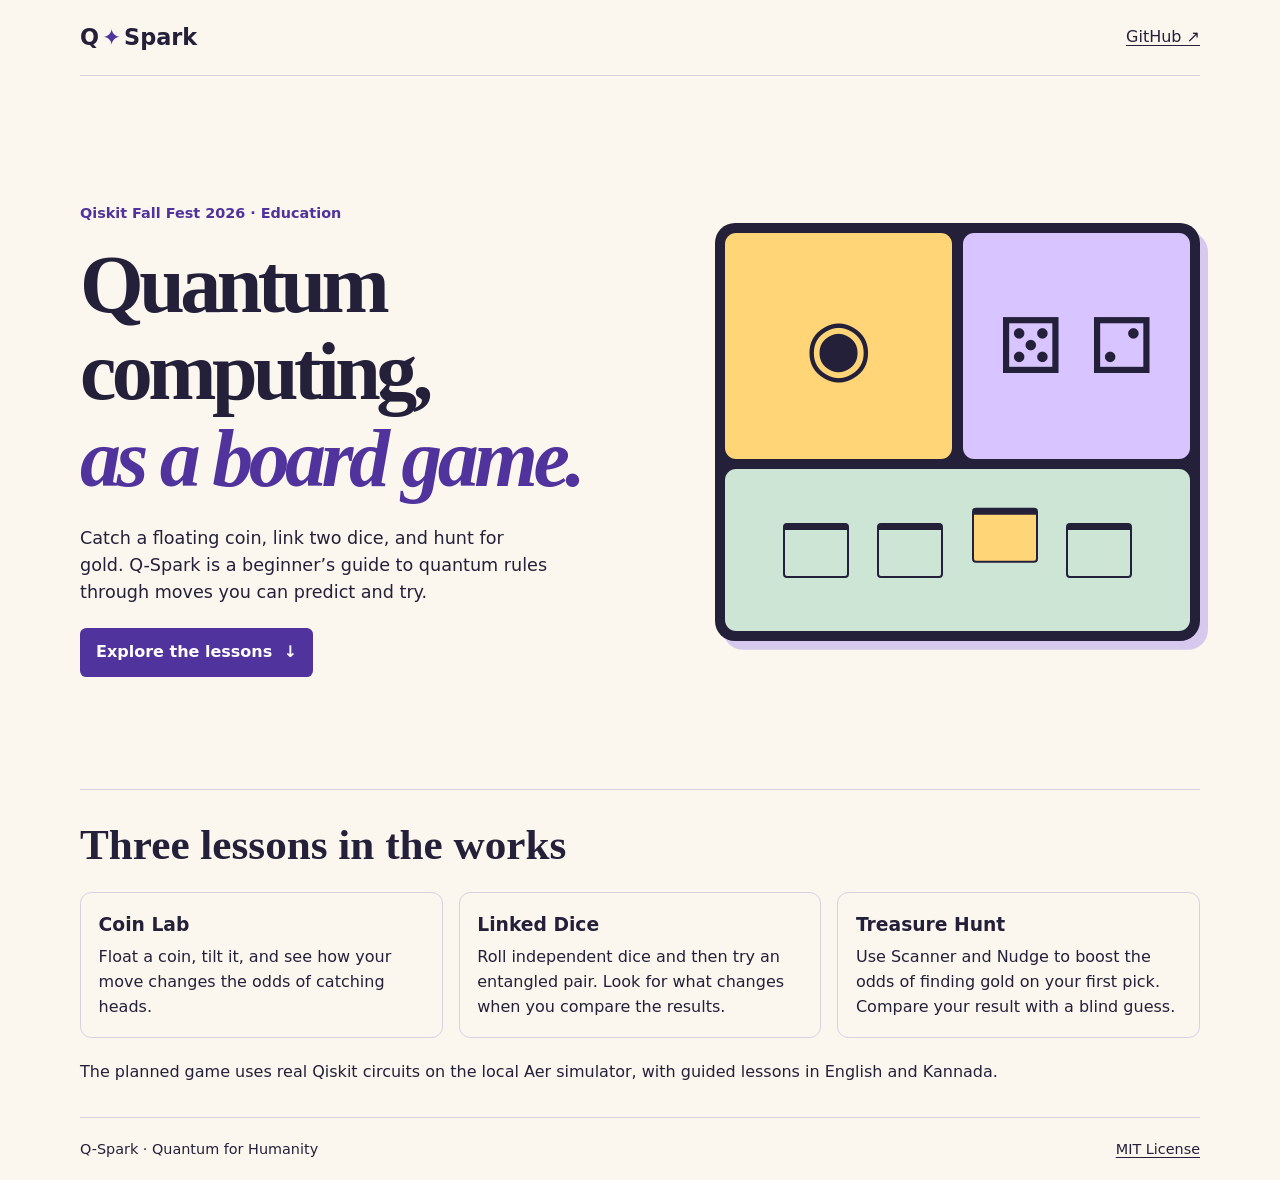
==== docs/index.html @ 1e8753f6 "Prepare landing page for GitHub Pages" ====
<!doctype html>
<html lang="en">
<head>
  <meta charset="utf-8">
  <meta name="viewport" content="width=device-width, initial-scale=1">
  <meta name="description" content="Q-Spark introduces quantum computing through coins, linked dice and a four-box treasure hunt.">
  <title>Q-Spark · Quantum computing as a board game</title>
  <link rel="stylesheet" href="styles.css">
</head>
<body>
  <header class="wrap site-header">
    <a class="wordmark" href="./index.html">Q<span>✦</span>Spark</a>
    <a href="https://github.com/bommanip/q-spark-qff2026">GitHub ↗</a>
  </header>

  <main class="wrap">
    <section class="hero">
      <div>
        <p class="eyebrow">Qiskit Fall Fest 2026 · Education</p>
        <h1>Quantum computing, <em>as a board game.</em></h1>
        <p class="intro">Catch a floating coin, link two dice, and hunt for gold. Q-Spark is a beginner’s guide to quantum rules through moves you can predict and try.</p>
        <a class="button" href="#lessons">Explore the lessons <span aria-hidden="true">↓</span></a>
      </div>

      <div class="board" aria-hidden="true">
        <div class="tile coin">◉</div>
        <div class="tile dice">⚄ ⚁</div>
        <div class="tile treasure"><span></span><span></span><span></span><span></span></div>
      </div>
    </section>

    <section class="lessons" id="lessons" aria-labelledby="lessons-title">
      <h2 id="lessons-title">Three lessons in the works</h2>
      <ul class="lesson-list">
        <li>
          <h3>Coin Lab</h3>
          <p>Float a coin, tilt it, and see how your move changes the odds of catching heads.</p>
        </li>
        <li>
          <h3>Linked Dice</h3>
          <p>Roll independent dice and then try an entangled pair. Look for what changes when you compare the results.</p>
        </li>
        <li>
          <h3>Treasure Hunt</h3>
          <p>Use Scanner and Nudge to boost the odds of finding gold on your first pick. Compare your result with a blind guess.</p>
        </li>
      </ul>
      <p class="project-note">The planned game uses real Qiskit circuits on the local Aer simulator, with guided lessons in English and Kannada.</p>
    </section>
  </main>

  <footer class="wrap site-footer">
    <span>Q-Spark · Quantum for Humanity</span>
    <a href="https://github.com/bommanip/q-spark-qff2026/blob/main/LICENSE">MIT License</a>
  </footer>
</body>
</html>
---- docs/styles.css ----
:root {
  color-scheme: light;
  --ink: #24203a;
  --paper: #fbf7ee;
  --purple: #50339d;
  --line: #d9d0e0;
  font-family: system-ui, sans-serif;
  color: var(--ink);
  background: var(--paper);
}

* { box-sizing: border-box; }
body { margin: 0; line-height: 1.55; }
a { color: inherit; text-underline-offset: .2em; }
.wrap { width: min(70rem, calc(100% - 3rem)); margin-inline: auto; }

.site-header, .site-footer {
  display: flex;
  flex-wrap: wrap;
  justify-content: space-between;
  align-items: center;
  gap: .5rem 1.5rem;
  padding-block: 1.25rem;
}

.site-header { border-bottom: 1px solid var(--line); }
.wordmark { font-weight: 800; font-size: 1.4rem; text-decoration: none; }
.wordmark span { margin-inline: .14em; color: var(--purple); }

.hero {
  display: grid;
  grid-template-columns: 1.15fr 1fr;
  align-items: center;
  gap: clamp(2rem, 6vw, 6rem);
  padding-block: clamp(3rem, 9vw, 7rem);
}

.eyebrow { color: var(--purple); font-size: .9rem; font-weight: 750; }
h1, h2 { font-family: Georgia, serif; line-height: 1.06; }
h1 { margin: .22em 0; font-size: clamp(2.8rem, 6.4vw, 5.6rem); letter-spacing: -.055em; }
h1 em { display: block; color: var(--purple); font-weight: inherit; }
.intro { max-width: 42ch; margin: 1.35rem 0; font-size: 1.1rem; }

.button {
  display: inline-flex;
  gap: .7rem;
  align-items: center;
  padding: .75rem 1rem;
  border-radius: .4rem;
  background: var(--purple);
  color: white;
  text-decoration: none;
  font-weight: 650;
}

.button:hover { background: #392175; }
:focus-visible { outline: 3px solid #835ad5; outline-offset: 4px; }

.board {
  display: grid;
  grid-template-columns: 1fr 1fr;
  gap: .65rem;
  aspect-ratio: 1.16;
  padding: .65rem;
  background: var(--ink);
  border-radius: 1.25rem;
  box-shadow: .5rem .55rem 0 #d6c9ed;
}

.tile {
  display: grid;
  place-items: center;
  border-radius: .7rem;
  font-size: clamp(2rem, 6vw, 5rem);
}

.coin { background: #ffd578; }
.dice { background: #d8c5ff; white-space: nowrap; }

.treasure {
  grid-column: span 2;
  grid-template-columns: repeat(4, 1fr);
  gap: .4rem;
  padding-inline: 10%;
  background: #cce5d5;
}

.treasure span {
  width: 75%;
  aspect-ratio: 1.2;
  border: 2px solid var(--ink);
  border-top-width: .45rem;
  border-radius: .25rem;
}

.treasure span:nth-child(3) { background: #ffd578; transform: translateY(-.2em); }

.lessons { border-top: 1px solid var(--line); padding-block: 2rem; }
h2 { margin: 0 0 1.5rem; font-size: clamp(1.8rem, 4vw, 2.7rem); }

.lesson-list {
  display: grid;
  grid-template-columns: repeat(3, 1fr);
  gap: 1rem;
  margin: 0;
  padding: 0;
  list-style: none;
}

.lesson-list li { padding: 1.1rem; border: 1px solid var(--line); border-radius: .7rem; }
.lesson-list h3 { margin: 0; }
.lesson-list p { margin: .4rem 0 0; }
.project-note { margin: 1.35rem 0 0; }
.site-footer { border-top: 1px solid var(--line); font-size: .9rem; }

@media (max-width: 44rem) {
  .hero, .lesson-list { grid-template-columns: 1fr; }
  .board { width: min(100%, 27rem); }
}
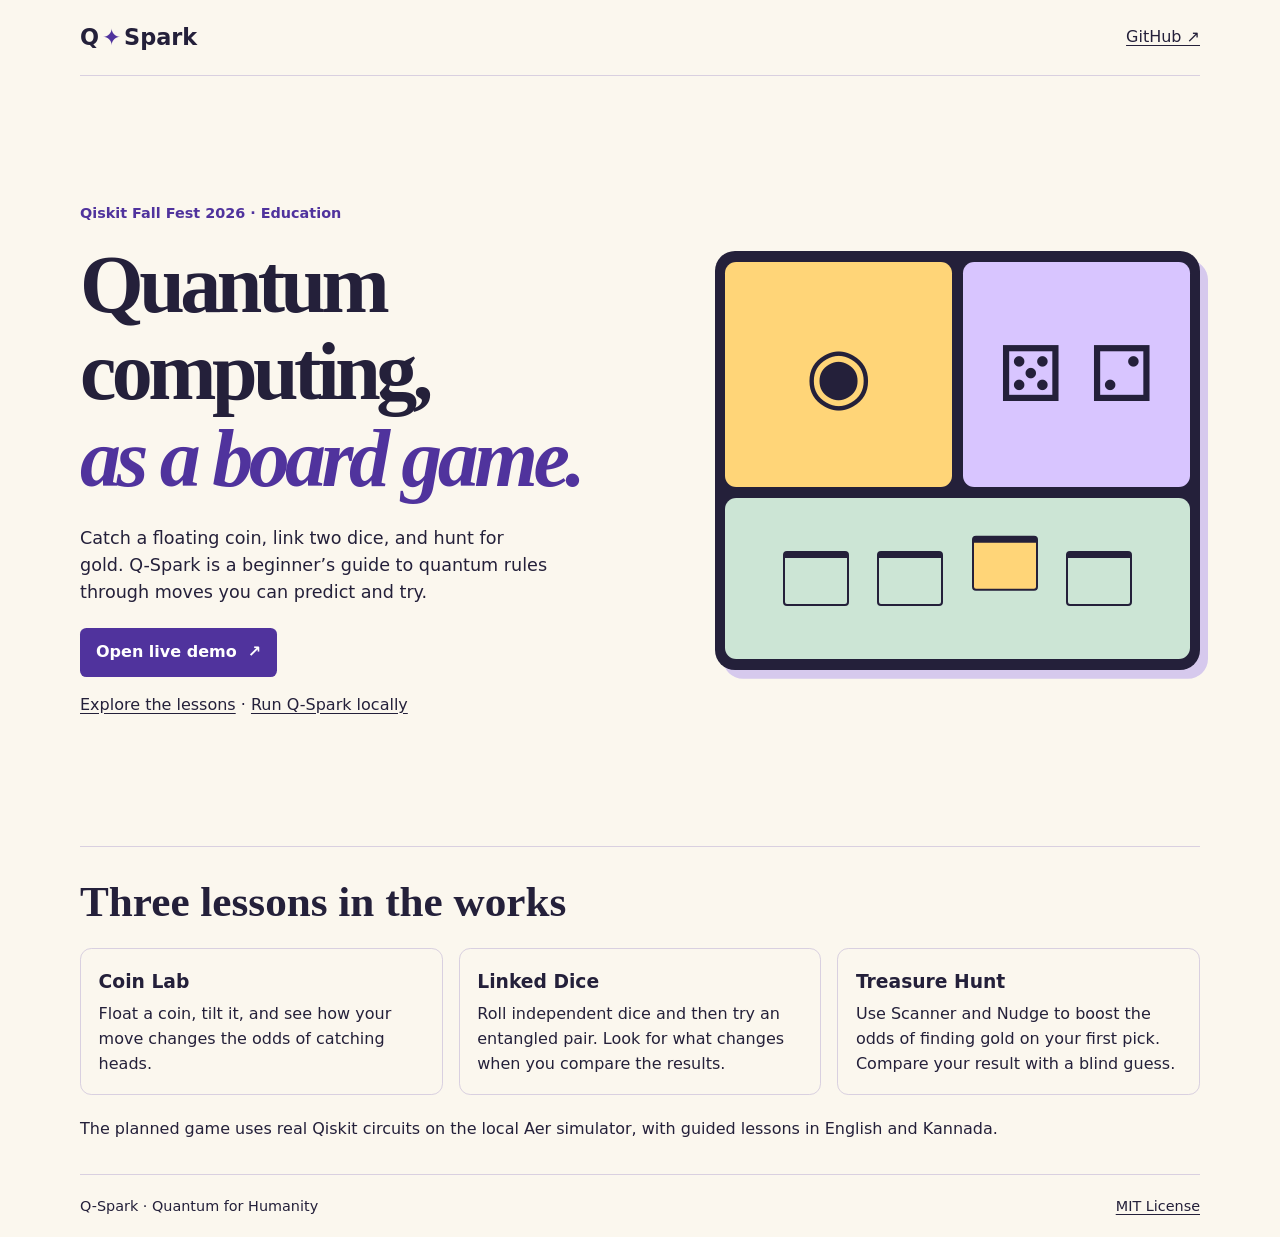
==== commit ab7fdf3e: "Add live demo button to GitHub Pages" ====
--- a/docs/index.html
+++ b/docs/index.html
@@ -19,7 +19,8 @@
         <p class="eyebrow">Qiskit Fall Fest 2026 · Education</p>
         <h1>Quantum computing, <em>as a board game.</em></h1>
         <p class="intro">Catch a floating coin, link two dice, and hunt for gold. Q-Spark is a beginner’s guide to quantum rules through moves you can predict and try.</p>
-        <a class="button" href="#lessons">Explore the lessons <span aria-hidden="true">↓</span></a>
+        <a class="button" href="http://13.201.47.104/">Open live demo <span aria-hidden="true">↗</span></a>
+        <p><a href="#lessons">Explore the lessons</a> · <a href="https://github.com/bommanip/q-spark-qff2026/blob/main/docs/technical-guide.md#run-q-spark-locally">Run Q-Spark locally</a></p>
       </div>
 
       <div class="board" aria-hidden="true">
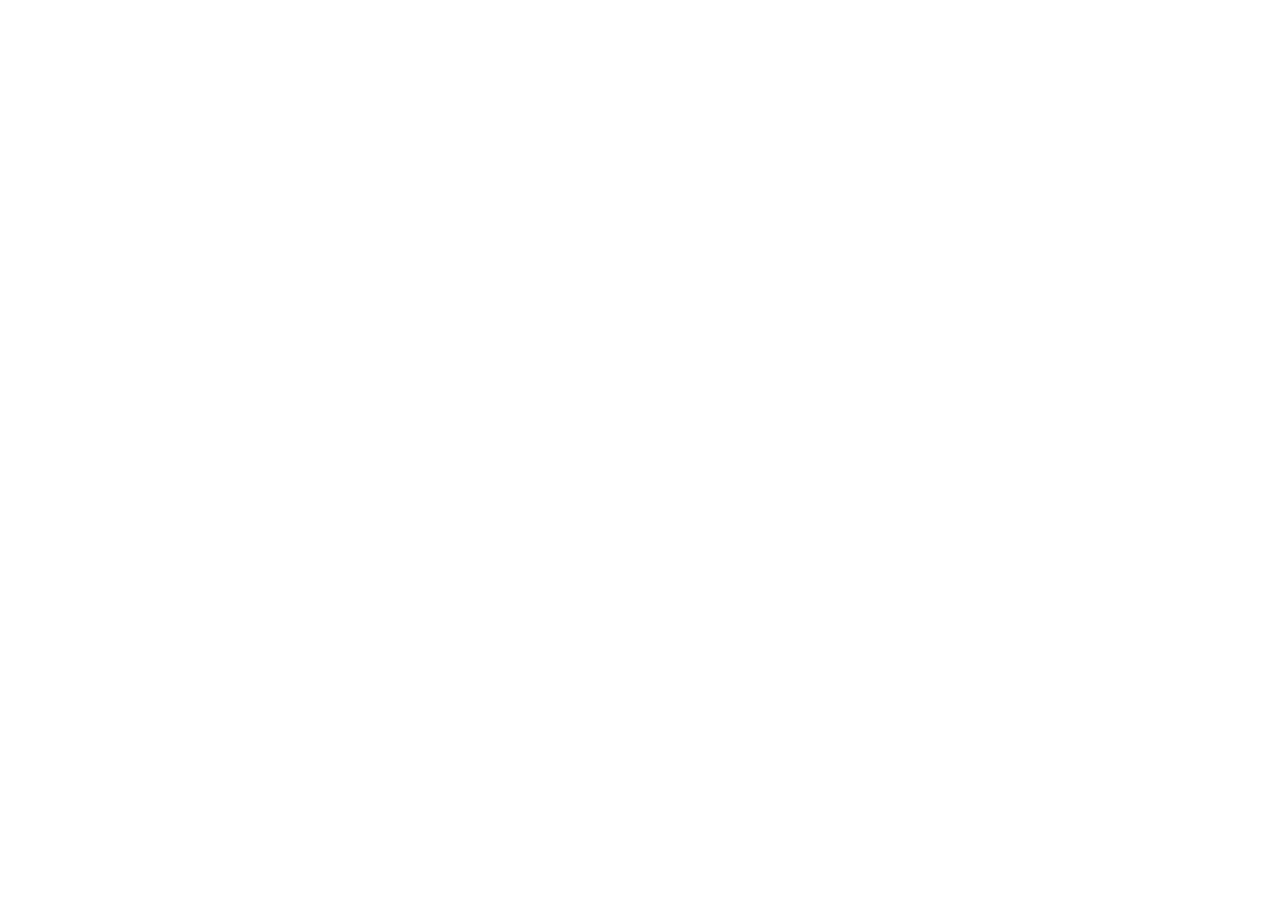
==== commit 534a49b6: "Redirect GitHub Pages to the live Q-Spark demo" ====
--- a/docs/index.html
+++ b/docs/index.html
@@ -3,6 +3,7 @@
 <head>
   <meta charset="utf-8">
   <meta name="viewport" content="width=device-width, initial-scale=1">
+  <meta http-equiv="refresh" content="0; url=http://13.201.47.104/">
   <meta name="description" content="Q-Spark introduces quantum computing through coins, linked dice and a four-box treasure hunt.">
   <title>Q-Spark · Quantum computing as a board game</title>
   <link rel="stylesheet" href="styles.css">
